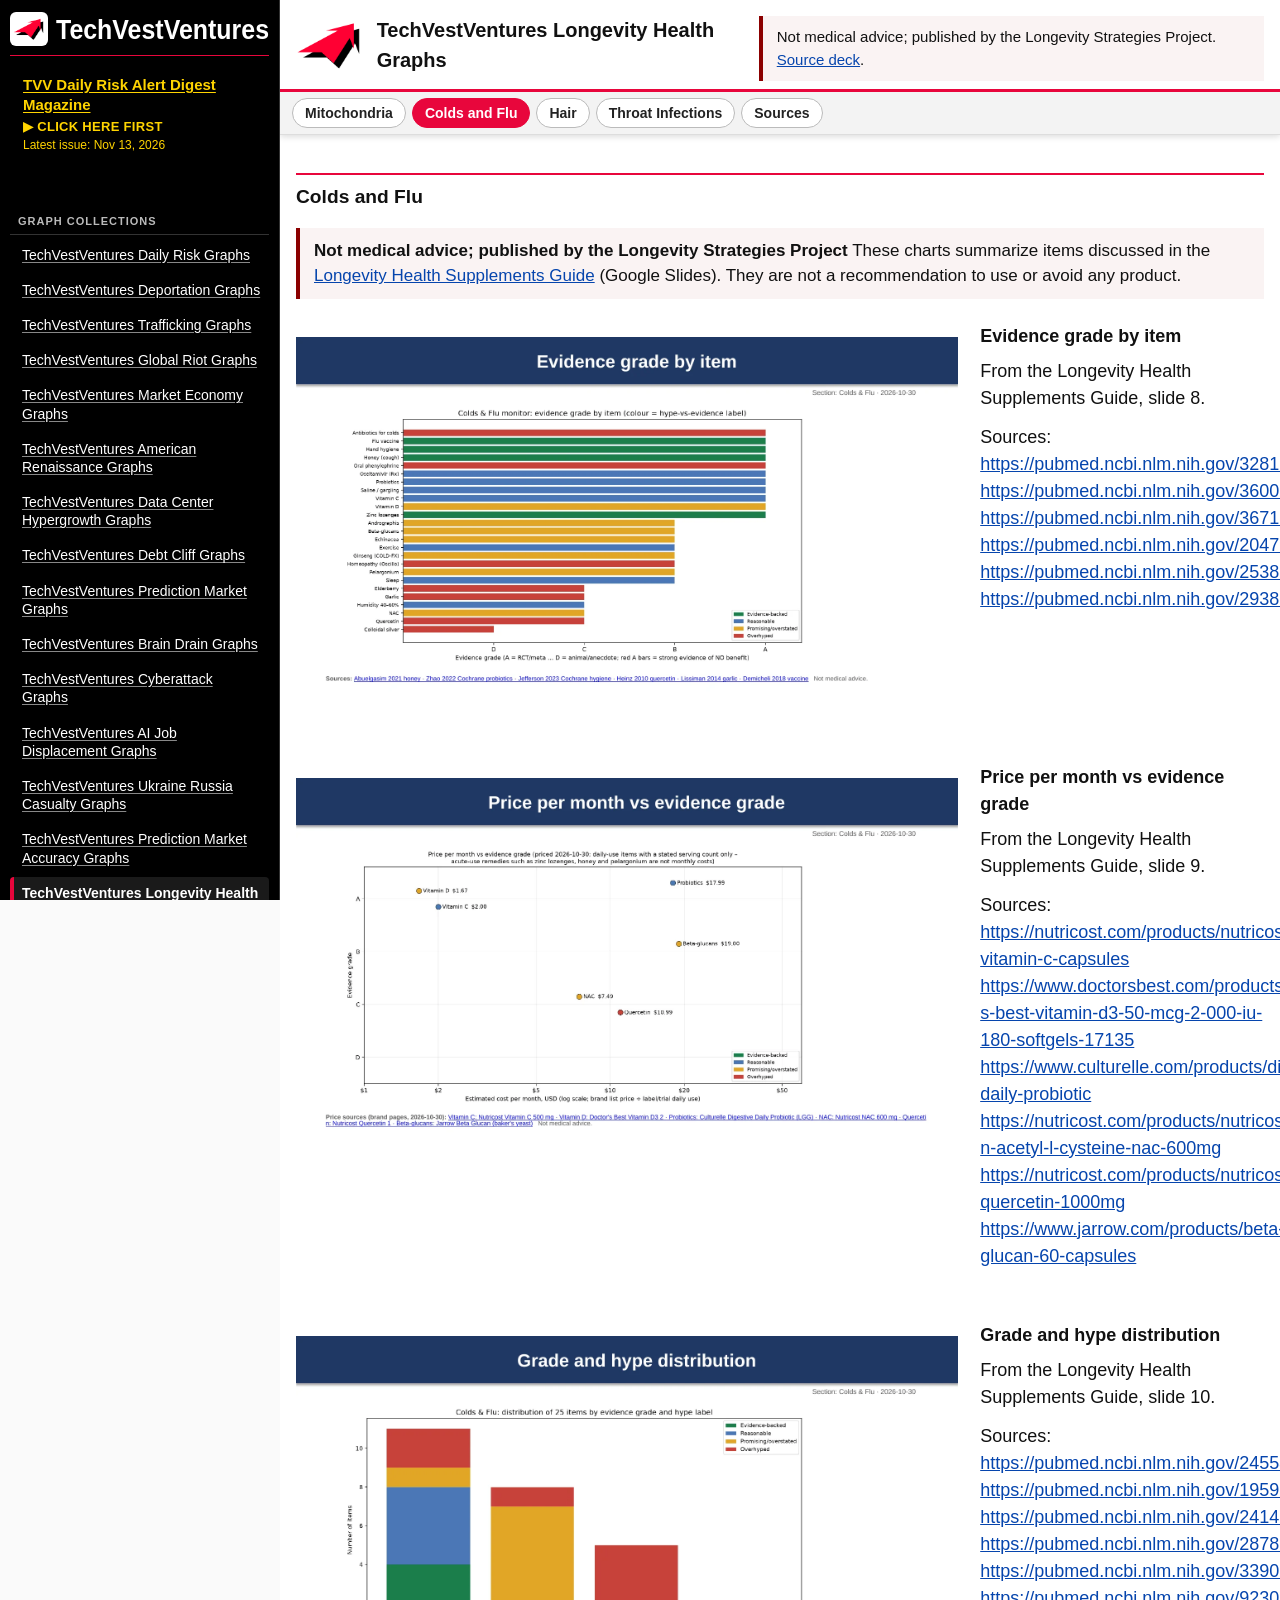
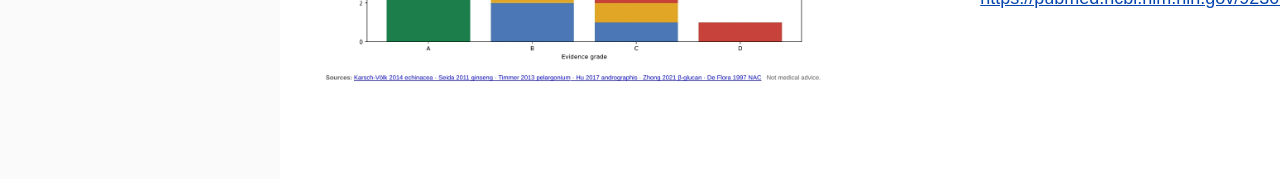
==== issues/colds-flu.html @ 50a78c83 "Longevity Health Graphs: Mitochondria, Colds and Flu, Hair, Throat Infections (12 charts, Nov 13 202" ====
<!doctype html><html lang="en"><head><meta charset="utf-8"><meta name="viewport" content="width=device-width,initial-scale=1"><title>TechVestVentures Longevity Health Graphs — colds-flu</title><link rel="stylesheet" href="../assets/style.css"><script>if(!/[?&]raw/.test(location.search))location.replace("../index.html#colds-flu")</script></head><body><main id="issue"><h2 class="desk">Colds and Flu</h2><div class="notice"><strong>Not medical advice; published by the Longevity Strategies Project</strong> These charts summarize items discussed in the <a href="https://docs.google.com/presentation/d/1luWb64cNdOh-oY6yIQwZWTZ6tVYXsN3X/edit">Longevity Health Supplements Guide</a> (Google Slides). They are not a recommendation to use or avoid any product.</div><figure class="g" id="04-colds-and-flu-evidence-grade-by-item"><img src="img/04-colds-and-flu-evidence-grade-by-item.webp" alt="Colds and Flu: Evidence grade by item" loading="lazy"><figcaption><span class="t">Evidence grade by item</span><p>From the Longevity Health Supplements Guide, slide 8.</p><p>Sources: <a href="https://pubmed.ncbi.nlm.nih.gov/32817011/">https://pubmed.ncbi.nlm.nih.gov/32817011/</a> <a href="https://pubmed.ncbi.nlm.nih.gov/36001877/">https://pubmed.ncbi.nlm.nih.gov/36001877/</a> <a href="https://pubmed.ncbi.nlm.nih.gov/36715243/">https://pubmed.ncbi.nlm.nih.gov/36715243/</a> <a href="https://pubmed.ncbi.nlm.nih.gov/20478383/">https://pubmed.ncbi.nlm.nih.gov/20478383/</a> <a href="https://pubmed.ncbi.nlm.nih.gov/25386977/">https://pubmed.ncbi.nlm.nih.gov/25386977/</a> <a href="https://pubmed.ncbi.nlm.nih.gov/29388196/">https://pubmed.ncbi.nlm.nih.gov/29388196/</a></p></figcaption></figure>
<figure class="g" id="05-colds-and-flu-price-per-month-vs-evidence-grade"><img src="img/05-colds-and-flu-price-per-month-vs-evidence-grade.webp" alt="Colds and Flu: Price per month vs evidence grade" loading="lazy"><figcaption><span class="t">Price per month vs evidence grade</span><p>From the Longevity Health Supplements Guide, slide 9.</p><p>Sources: <a href="https://nutricost.com/products/nutricost-vitamin-c-capsules">https://nutricost.com/products/nutricost-vitamin-c-capsules</a> <a href="https://www.doctorsbest.com/products/doctor-s-best-vitamin-d3-50-mcg-2-000-iu-180-softgels-17135">https://www.doctorsbest.com/products/doctor-s-best-vitamin-d3-50-mcg-2-000-iu-180-softgels-17135</a> <a href="https://www.culturelle.com/products/digestive-daily-probiotic">https://www.culturelle.com/products/digestive-daily-probiotic</a> <a href="https://nutricost.com/products/nutricost-n-acetyl-l-cysteine-nac-600mg">https://nutricost.com/products/nutricost-n-acetyl-l-cysteine-nac-600mg</a> <a href="https://nutricost.com/products/nutricost-quercetin-1000mg">https://nutricost.com/products/nutricost-quercetin-1000mg</a> <a href="https://www.jarrow.com/products/beta-glucan-60-capsules">https://www.jarrow.com/products/beta-glucan-60-capsules</a></p></figcaption></figure>
<figure class="g" id="06-colds-and-flu-grade-and-hype-distribution"><img src="img/06-colds-and-flu-grade-and-hype-distribution.webp" alt="Colds and Flu: Grade and hype distribution" loading="lazy"><figcaption><span class="t">Grade and hype distribution</span><p>From the Longevity Health Supplements Guide, slide 10.</p><p>Sources: <a href="https://pubmed.ncbi.nlm.nih.gov/24554461/">https://pubmed.ncbi.nlm.nih.gov/24554461/</a> <a href="https://pubmed.ncbi.nlm.nih.gov/19592479/">https://pubmed.ncbi.nlm.nih.gov/19592479/</a> <a href="https://pubmed.ncbi.nlm.nih.gov/24146345/">https://pubmed.ncbi.nlm.nih.gov/24146345/</a> <a href="https://pubmed.ncbi.nlm.nih.gov/28783743/">https://pubmed.ncbi.nlm.nih.gov/28783743/</a> <a href="https://pubmed.ncbi.nlm.nih.gov/33900466/">https://pubmed.ncbi.nlm.nih.gov/33900466/</a> <a href="https://pubmed.ncbi.nlm.nih.gov/9230243/">https://pubmed.ncbi.nlm.nih.gov/9230243/</a></p></figcaption></figure></main></body></html>
---- assets/style.css ----
body{margin:0;font:16px/1.5 Arial,Helvetica,sans-serif;color:#111;background:#fafafa}
#top{position:sticky;top:0;z-index:9;background:#fff;box-shadow:0 2px 6px #0002}
header{border-bottom:3px solid #e8063c;display:flex;align-items:center;gap:14px;padding:8px 16px}
header img{height:56px}header h1{font-size:1.25rem;margin:0}
#tabs{display:flex;gap:6px;overflow-x:auto;white-space:nowrap;padding:6px 12px;background:#f3f3f3;border-bottom:1px solid #ddd;-webkit-overflow-scrolling:touch}
#tabs button{flex:0 0 auto;font:600 14px Arial,sans-serif;padding:6px 12px;border:1px solid #bbb;border-radius:16px;background:#fff;color:#222;cursor:pointer}
#tabs button[aria-selected=true]{background:#e8063c;border-color:#e8063c;color:#fff}
main{max-width:1040px;margin:0 auto;padding:16px;background:#fff}
main img{width:100%;max-width:1000px;height:auto;display:block;margin:14px auto}
a{color:#0645ad;text-decoration:underline}h2{border-top:2px solid #e8063c;padding-top:8px;margin-top:22px;font-size:1.2rem;font-weight:700;scroll-margin-top:130px}
h2.priority-summary{border-top:2px solid #C9A227;text-align:center;font-size:1.25rem;margin-top:28px}
table.priority-summary{width:100%;border-collapse:collapse;margin:8px 0 20px;font-size:10.5pt}
table.priority-summary th,table.priority-summary td{vertical-align:top;padding:2px 10px 2px 0;text-align:left;font-weight:400}
table.priority-summary thead th{font-weight:700}
table.priority-summary tbody th{font-weight:700;color:#B91C1C;white-space:nowrap;width:1.2in}
main table{width:100%;border-collapse:collapse}main td{display:block;width:100%;padding:0}main td:empty{display:none}
ul.items{margin-left:24px;padding-left:1.1em}
.action-box{border:3px solid #e8063c;padding:10px 14px;margin:20px 0}a.risk-center{font-weight:700;color:#C00000}.rc-header{font-size:.9rem;color:#1a1a1a;border-bottom:2px solid #C9A227;padding-bottom:6px;margin:0 0 12px}ul.items li{margin:6px 0}
@media(max-width:600px){header img{height:40px}header h1{font-size:1rem}}
figure.g{margin:0 0 28px;padding:0}figure.g figcaption{font-size:15px;margin:4px 6px}figure.g .t{font-weight:700}
figure.g .s{font-size:14px;word-break:break-all}ul.src li{margin:4px 0;word-break:break-all}
figure.g{display:grid;grid-template-columns:minmax(0,7fr) minmax(260px,3fr);gap:22px;align-items:start;margin:0 0 40px}
figure.g img{width:100%;height:auto;max-width:none}
figure.g figcaption{font-size:18px;line-height:1.5;margin:0}figure.g figcaption p{margin:0 0 12px}
figure.g figcaption .t{font-weight:700;display:block;margin-bottom:8px}
.notice{border-left:4px solid #8B0000;background:#faf3f3;padding:10px 14px;margin:0 0 24px;font-size:17px;line-height:1.5}
header .notice{margin:8px 0 0;font-size:15px;max-width:52rem}
@media(max-width:1100px){figure.g{grid-template-columns:1fr}}

#tvvnav{position:fixed;left:0;top:0;bottom:0;width:280px;box-sizing:border-box;padding:12px 10px;background:#000;color:#fff;border-right:1px solid #333;font-family:Arial,Helvetica,sans-serif;overflow-y:auto;z-index:20}
#tvvnav summary{list-style:none;cursor:default;display:flex;align-items:center;gap:8px;border-bottom:1px solid #e8063c;padding-bottom:9px;margin-bottom:10px}
#tvvnav summary::-webkit-details-marker{display:none}
#tvvnav .mark{flex:0 0 auto;width:38px;height:34px;background:#fff;border-radius:6px;display:flex;align-items:center;justify-content:center}
#tvvnav .mark img{width:32px;height:auto;display:block}
#tvvnav .word{flex:1 1 auto;min-width:0;height:32px;display:block}
#tvvnav a,#tvvnav span.soon{display:block;font-size:14px;padding:7px 8px;margin:3px 0;border-radius:4px;line-height:1.3;border-left:4px solid transparent}
#tvvnav a{color:#fff;text-decoration:underline;text-decoration-color:#888;text-underline-offset:2px}
#tvvnav a:hover,#tvvnav a:focus{background:#222;text-decoration-color:#fff}
#tvvnav a.cur{font-weight:700;border-left-color:#e8063c;background:#1a1a1a}
#tvvnav span.soon{color:#888;font-style:italic}
#tvvnav a.mag{background:#ffd400;color:#000;font-weight:700;font-size:15px;text-decoration:none;border-left:4px solid #ffd400;padding:9px 9px 8px;margin-bottom:10px}
#tvvnav a.mag:hover,#tvvnav a.mag:focus{background:#ffe766}
#tvvnav a.mag.cur{border-left-color:#e8063c}
#tvvnav a.mag .t{text-decoration:underline;text-underline-offset:2px}
#tvvnav a.mag .cta{display:block;margin-top:5px;font-size:13px;font-weight:700;text-transform:uppercase;letter-spacing:.3px}
#tvvnav a.mag .sub{display:block;font-size:12px;font-weight:400;margin-top:2px}
#tvvnav a.mag:not(.cur){background:transparent;color:#ffd400;border-left:4px solid transparent}
#tvvnav a.mag:not(.cur):hover,#tvvnav a.mag:not(.cur):focus{background:#1a1a1a}
#tvvnav .sp2{height:2.6em}#tvvnav .sp5{height:6.5em}
#tvvnav .grp{font-size:11px;font-weight:700;letter-spacing:1px;text-transform:uppercase;color:#bbb;padding:0 8px 4px;margin:0 0 4px;border-bottom:1px solid #333}
#tvvnav .grp.gold{color:#ffd400;border-bottom-color:#5a4b00}
#tvvnav a.ess{color:#ffd400;font-weight:700;text-decoration-color:#8a7300}
#tvvnav a.ess:hover,#tvvnav a.ess:focus{background:#1a1a1a;text-decoration-color:#ffd400}
#tvvnav a.ess.cur{background:#ffd400;color:#000;border-left-color:#e8063c;text-decoration:none}
body{padding-left:280px}
@media(max-width:900px){body{padding-left:0}#tvvnav{position:static;width:auto;border-right:0;border-bottom:2px solid #e8063c;padding:8px 12px}
#tvvnav summary{cursor:pointer;margin:0;border:0;padding:2px 0}#tvvnav .word{max-width:250px}
#tvvnav summary::after{content:"\2630";color:#fff;font-size:22px;margin-left:auto;padding-left:8px}}
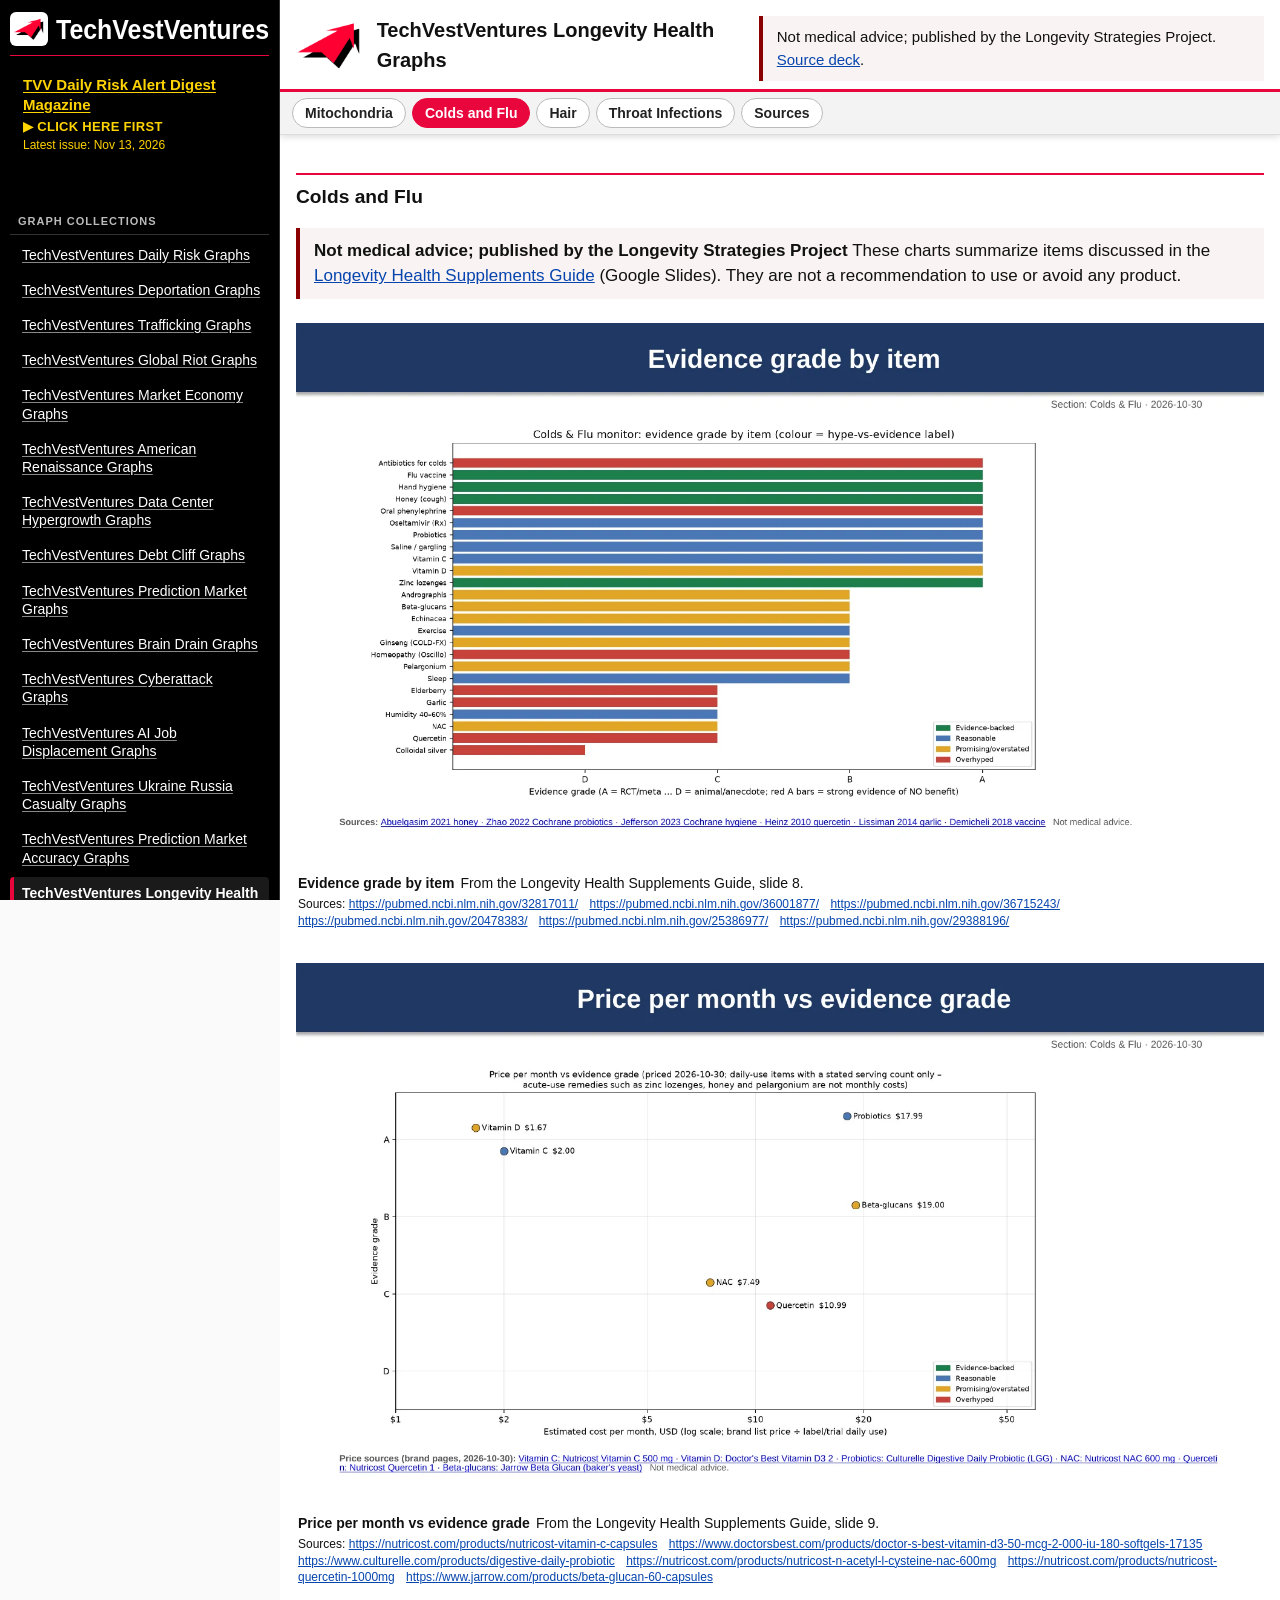
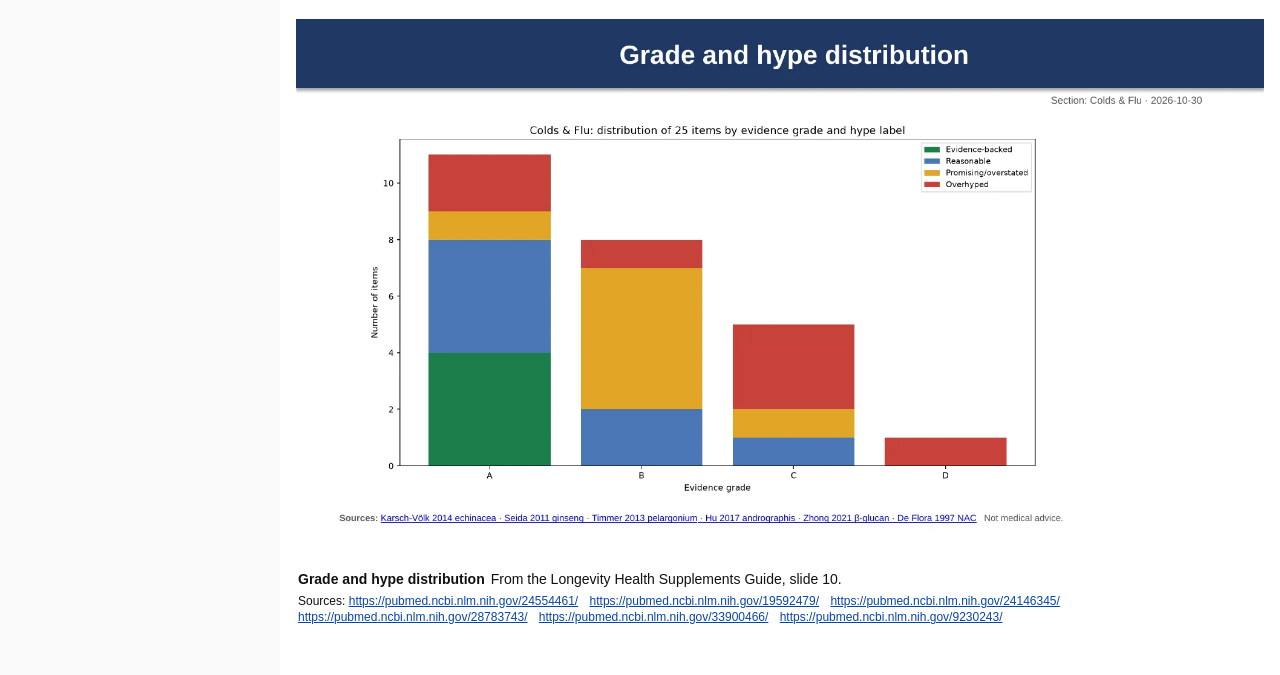
==== commit 536d4846: "Graphs: full-width, sources below in small text, click-to-enlarge lightbox" ====
--- a/issues/colds-flu.html
+++ b/issues/colds-flu.html
@@ -1,3 +1,3 @@
-<!doctype html><html lang="en"><head><meta charset="utf-8"><meta name="viewport" content="width=device-width,initial-scale=1"><title>TechVestVentures Longevity Health Graphs — colds-flu</title><link rel="stylesheet" href="../assets/style.css"><script>if(!/[?&]raw/.test(location.search))location.replace("../index.html#colds-flu")</script></head><body><main id="issue"><h2 class="desk">Colds and Flu</h2><div class="notice"><strong>Not medical advice; published by the Longevity Strategies Project</strong> These charts summarize items discussed in the <a href="https://docs.google.com/presentation/d/1luWb64cNdOh-oY6yIQwZWTZ6tVYXsN3X/edit">Longevity Health Supplements Guide</a> (Google Slides). They are not a recommendation to use or avoid any product.</div><figure class="g" id="04-colds-and-flu-evidence-grade-by-item"><img src="img/04-colds-and-flu-evidence-grade-by-item.webp" alt="Colds and Flu: Evidence grade by item" loading="lazy"><figcaption><span class="t">Evidence grade by item</span><p>From the Longevity Health Supplements Guide, slide 8.</p><p>Sources: <a href="https://pubmed.ncbi.nlm.nih.gov/32817011/">https://pubmed.ncbi.nlm.nih.gov/32817011/</a> <a href="https://pubmed.ncbi.nlm.nih.gov/36001877/">https://pubmed.ncbi.nlm.nih.gov/36001877/</a> <a href="https://pubmed.ncbi.nlm.nih.gov/36715243/">https://pubmed.ncbi.nlm.nih.gov/36715243/</a> <a href="https://pubmed.ncbi.nlm.nih.gov/20478383/">https://pubmed.ncbi.nlm.nih.gov/20478383/</a> <a href="https://pubmed.ncbi.nlm.nih.gov/25386977/">https://pubmed.ncbi.nlm.nih.gov/25386977/</a> <a href="https://pubmed.ncbi.nlm.nih.gov/29388196/">https://pubmed.ncbi.nlm.nih.gov/29388196/</a></p></figcaption></figure>
-<figure class="g" id="05-colds-and-flu-price-per-month-vs-evidence-grade"><img src="img/05-colds-and-flu-price-per-month-vs-evidence-grade.webp" alt="Colds and Flu: Price per month vs evidence grade" loading="lazy"><figcaption><span class="t">Price per month vs evidence grade</span><p>From the Longevity Health Supplements Guide, slide 9.</p><p>Sources: <a href="https://nutricost.com/products/nutricost-vitamin-c-capsules">https://nutricost.com/products/nutricost-vitamin-c-capsules</a> <a href="https://www.doctorsbest.com/products/doctor-s-best-vitamin-d3-50-mcg-2-000-iu-180-softgels-17135">https://www.doctorsbest.com/products/doctor-s-best-vitamin-d3-50-mcg-2-000-iu-180-softgels-17135</a> <a href="https://www.culturelle.com/products/digestive-daily-probiotic">https://www.culturelle.com/products/digestive-daily-probiotic</a> <a href="https://nutricost.com/products/nutricost-n-acetyl-l-cysteine-nac-600mg">https://nutricost.com/products/nutricost-n-acetyl-l-cysteine-nac-600mg</a> <a href="https://nutricost.com/products/nutricost-quercetin-1000mg">https://nutricost.com/products/nutricost-quercetin-1000mg</a> <a href="https://www.jarrow.com/products/beta-glucan-60-capsules">https://www.jarrow.com/products/beta-glucan-60-capsules</a></p></figcaption></figure>
-<figure class="g" id="06-colds-and-flu-grade-and-hype-distribution"><img src="img/06-colds-and-flu-grade-and-hype-distribution.webp" alt="Colds and Flu: Grade and hype distribution" loading="lazy"><figcaption><span class="t">Grade and hype distribution</span><p>From the Longevity Health Supplements Guide, slide 10.</p><p>Sources: <a href="https://pubmed.ncbi.nlm.nih.gov/24554461/">https://pubmed.ncbi.nlm.nih.gov/24554461/</a> <a href="https://pubmed.ncbi.nlm.nih.gov/19592479/">https://pubmed.ncbi.nlm.nih.gov/19592479/</a> <a href="https://pubmed.ncbi.nlm.nih.gov/24146345/">https://pubmed.ncbi.nlm.nih.gov/24146345/</a> <a href="https://pubmed.ncbi.nlm.nih.gov/28783743/">https://pubmed.ncbi.nlm.nih.gov/28783743/</a> <a href="https://pubmed.ncbi.nlm.nih.gov/33900466/">https://pubmed.ncbi.nlm.nih.gov/33900466/</a> <a href="https://pubmed.ncbi.nlm.nih.gov/9230243/">https://pubmed.ncbi.nlm.nih.gov/9230243/</a></p></figcaption></figure></main></body></html>+<!doctype html><html lang="en"><head><meta charset="utf-8"><meta name="viewport" content="width=device-width,initial-scale=1"><title>TechVestVentures Longevity Health Graphs — colds-flu</title><link rel="icon" href="../assets/favicon.svg" type="image/svg+xml"><link rel="icon" href="../assets/favicon-32.png" sizes="32x32" type="image/png"><link rel="apple-touch-icon" href="../assets/apple-touch-icon.png"><link rel="stylesheet" href="../assets/style.css"><script>if(!/[?&]raw/.test(location.search))location.replace("../index.html#colds-flu")</script></head><body><main id="issue"><h2 class="desk">Colds and Flu</h2><div class="notice"><strong>Not medical advice; published by the Longevity Strategies Project</strong> These charts summarize items discussed in the <a href="https://docs.google.com/presentation/d/1luWb64cNdOh-oY6yIQwZWTZ6tVYXsN3X/edit">Longevity Health Supplements Guide</a> (Google Slides). They are not a recommendation to use or avoid any product.</div><figure class="g" id="04-colds-and-flu-evidence-grade-by-item"><a class="zoom" href="img/04-colds-and-flu-evidence-grade-by-item.webp" data-alt="Colds and Flu: Evidence grade by item" title="Click to enlarge"><img src="img/04-colds-and-flu-evidence-grade-by-item.webp" alt="Colds and Flu: Evidence grade by item" loading="lazy" width="1600" height="901"></a><figcaption><span class="t">Evidence grade by item</span><span class="slide">From the Longevity Health Supplements Guide, slide 8.</span><span class="srcs">Sources: <a href="https://pubmed.ncbi.nlm.nih.gov/32817011/">https://pubmed.ncbi.nlm.nih.gov/32817011/</a> <a href="https://pubmed.ncbi.nlm.nih.gov/36001877/">https://pubmed.ncbi.nlm.nih.gov/36001877/</a> <a href="https://pubmed.ncbi.nlm.nih.gov/36715243/">https://pubmed.ncbi.nlm.nih.gov/36715243/</a> <a href="https://pubmed.ncbi.nlm.nih.gov/20478383/">https://pubmed.ncbi.nlm.nih.gov/20478383/</a> <a href="https://pubmed.ncbi.nlm.nih.gov/25386977/">https://pubmed.ncbi.nlm.nih.gov/25386977/</a> <a href="https://pubmed.ncbi.nlm.nih.gov/29388196/">https://pubmed.ncbi.nlm.nih.gov/29388196/</a></span></figcaption></figure>
+<figure class="g" id="05-colds-and-flu-price-per-month-vs-evidence-grade"><a class="zoom" href="img/05-colds-and-flu-price-per-month-vs-evidence-grade.webp" data-alt="Colds and Flu: Price per month vs evidence grade" title="Click to enlarge"><img src="img/05-colds-and-flu-price-per-month-vs-evidence-grade.webp" alt="Colds and Flu: Price per month vs evidence grade" loading="lazy" width="1600" height="901"></a><figcaption><span class="t">Price per month vs evidence grade</span><span class="slide">From the Longevity Health Supplements Guide, slide 9.</span><span class="srcs">Sources: <a href="https://nutricost.com/products/nutricost-vitamin-c-capsules">https://nutricost.com/products/nutricost-vitamin-c-capsules</a> <a href="https://www.doctorsbest.com/products/doctor-s-best-vitamin-d3-50-mcg-2-000-iu-180-softgels-17135">https://www.doctorsbest.com/products/doctor-s-best-vitamin-d3-50-mcg-2-000-iu-180-softgels-17135</a> <a href="https://www.culturelle.com/products/digestive-daily-probiotic">https://www.culturelle.com/products/digestive-daily-probiotic</a> <a href="https://nutricost.com/products/nutricost-n-acetyl-l-cysteine-nac-600mg">https://nutricost.com/products/nutricost-n-acetyl-l-cysteine-nac-600mg</a> <a href="https://nutricost.com/products/nutricost-quercetin-1000mg">https://nutricost.com/products/nutricost-quercetin-1000mg</a> <a href="https://www.jarrow.com/products/beta-glucan-60-capsules">https://www.jarrow.com/products/beta-glucan-60-capsules</a></span></figcaption></figure>
+<figure class="g" id="06-colds-and-flu-grade-and-hype-distribution"><a class="zoom" href="img/06-colds-and-flu-grade-and-hype-distribution.webp" data-alt="Colds and Flu: Grade and hype distribution" title="Click to enlarge"><img src="img/06-colds-and-flu-grade-and-hype-distribution.webp" alt="Colds and Flu: Grade and hype distribution" loading="lazy" width="1600" height="901"></a><figcaption><span class="t">Grade and hype distribution</span><span class="slide">From the Longevity Health Supplements Guide, slide 10.</span><span class="srcs">Sources: <a href="https://pubmed.ncbi.nlm.nih.gov/24554461/">https://pubmed.ncbi.nlm.nih.gov/24554461/</a> <a href="https://pubmed.ncbi.nlm.nih.gov/19592479/">https://pubmed.ncbi.nlm.nih.gov/19592479/</a> <a href="https://pubmed.ncbi.nlm.nih.gov/24146345/">https://pubmed.ncbi.nlm.nih.gov/24146345/</a> <a href="https://pubmed.ncbi.nlm.nih.gov/28783743/">https://pubmed.ncbi.nlm.nih.gov/28783743/</a> <a href="https://pubmed.ncbi.nlm.nih.gov/33900466/">https://pubmed.ncbi.nlm.nih.gov/33900466/</a> <a href="https://pubmed.ncbi.nlm.nih.gov/9230243/">https://pubmed.ncbi.nlm.nih.gov/9230243/</a></span></figcaption></figure></main></body></html>
--- a/assets/style.css
+++ b/assets/style.css
@@ -8,24 +8,32 @@
 main{max-width:1040px;margin:0 auto;padding:16px;background:#fff}
 main img{width:100%;max-width:1000px;height:auto;display:block;margin:14px auto}
 a{color:#0645ad;text-decoration:underline}h2{border-top:2px solid #e8063c;padding-top:8px;margin-top:22px;font-size:1.2rem;font-weight:700;scroll-margin-top:130px}
-h2.priority-summary{border-top:2px solid #C9A227;text-align:center;font-size:1.25rem;margin-top:28px}
-table.priority-summary{width:100%;border-collapse:collapse;margin:8px 0 20px;font-size:10.5pt}
+h2.priority-summary{border-top:2px solid #C9A227;text-align:left;font-size:1.25rem;margin:28px 0 0;color:#EE0000}
+table.priority-summary{width:100%;border-collapse:collapse;margin:2px 0 20px;font-size:10.5pt}
 table.priority-summary th,table.priority-summary td{vertical-align:top;padding:2px 10px 2px 0;text-align:left;font-weight:400}
-table.priority-summary thead th{font-weight:700}
-table.priority-summary tbody th{font-weight:700;color:#B91C1C;white-space:nowrap;width:1.2in}
+table.priority-summary thead th{font-weight:700;color:#111}
+table.priority-summary tbody th{font-weight:700;color:#B91C1C;white-space:nowrap;width:1.35in}
 main table{width:100%;border-collapse:collapse}main td{display:block;width:100%;padding:0}main td:empty{display:none}
 ul.items{margin-left:24px;padding-left:1.1em}
 .action-box{border:3px solid #e8063c;padding:10px 14px;margin:20px 0}a.risk-center{font-weight:700;color:#C00000}.rc-header{font-size:.9rem;color:#1a1a1a;border-bottom:2px solid #C9A227;padding-bottom:6px;margin:0 0 12px}ul.items li{margin:6px 0}
 @media(max-width:600px){header img{height:40px}header h1{font-size:1rem}}
 figure.g{margin:0 0 28px;padding:0}figure.g figcaption{font-size:15px;margin:4px 6px}figure.g .t{font-weight:700}
 figure.g .s{font-size:14px;word-break:break-all}ul.src li{margin:4px 0;word-break:break-all}
-figure.g{display:grid;grid-template-columns:minmax(0,7fr) minmax(260px,3fr);gap:22px;align-items:start;margin:0 0 40px}
-figure.g img{width:100%;height:auto;max-width:none}
-figure.g figcaption{font-size:18px;line-height:1.5;margin:0}figure.g figcaption p{margin:0 0 12px}
-figure.g figcaption .t{font-weight:700;display:block;margin-bottom:8px}
+/* 2026-11-15 (Michael): graphs full width, no side-by-side thumbnails; sources small, directly below; click = lightbox */
+main{max-width:1500px}
+figure.g{display:block;margin:0 0 34px;padding:0}
+figure.g a.zoom{display:block;cursor:zoom-in}
+figure.g img{display:block;width:100%;max-width:none;height:auto;margin:0}
+figure.g figcaption{font-size:14px;line-height:1.4;margin:6px 2px 0}figure.g figcaption p{margin:0}
+figure.g figcaption .t{font-weight:700;display:inline;margin-right:6px}
+figure.g figcaption .slide{display:inline}
+figure.g figcaption .srcs{display:block;font-size:12px;line-height:1.35;margin-top:3px;overflow-wrap:anywhere}
+figure.g figcaption .srcs a{margin-right:8px}
 .notice{border-left:4px solid #8B0000;background:#faf3f3;padding:10px 14px;margin:0 0 24px;font-size:17px;line-height:1.5}
 header .notice{margin:8px 0 0;font-size:15px;max-width:52rem}
-@media(max-width:1100px){figure.g{grid-template-columns:1fr}}
+#lb{position:fixed;inset:0;z-index:100;background:rgba(0,0,0,.92);display:none;align-items:center;justify-content:center;padding:12px;cursor:zoom-out}
+#lb.on{display:flex}#lb img{max-width:100%;max-height:100%;object-fit:contain;background:#fff}
+#lb .hint{position:absolute;top:8px;right:14px;color:#fff;font:13px Arial,sans-serif}
 
 #tvvnav{position:fixed;left:0;top:0;bottom:0;width:280px;box-sizing:border-box;padding:12px 10px;background:#000;color:#fff;border-right:1px solid #333;font-family:Arial,Helvetica,sans-serif;overflow-y:auto;z-index:20}
 #tvvnav summary{list-style:none;cursor:default;display:flex;align-items:center;gap:8px;border-bottom:1px solid #e8063c;padding-bottom:9px;margin-bottom:10px}
@@ -52,6 +60,14 @@
 #tvvnav a.ess{color:#ffd400;font-weight:700;text-decoration-color:#8a7300}
 #tvvnav a.ess:hover,#tvvnav a.ess:focus{background:#1a1a1a;text-decoration-color:#ffd400}
 #tvvnav a.ess.cur{background:#ffd400;color:#000;border-left-color:#e8063c;text-decoration:none}
+#tvvnav .grp.teal{color:#2ee6c0;border-bottom-color:#0f5c4d}
+#tvvnav a.lwd{display:block;border:1px solid #2ee6c0;border-left:4px solid #2ee6c0;background:#04201a;color:#2ee6c0;font-weight:700;font-size:15px;text-decoration:none;padding:9px 9px 8px;margin:3px 0}
+#tvvnav a.lwd:hover,#tvvnav a.lwd:focus{background:#0a3a30}
+#tvvnav a.lwd .t{text-decoration:underline;text-underline-offset:2px}
+#tvvnav a.lwd .cta{display:block;margin-top:5px;font-size:13px;text-transform:uppercase;letter-spacing:.3px}
+#tvvnav a.lwd .sub{display:block;font-size:12px;font-weight:400;margin-top:2px;color:#9ff0de}
+#tvvnav a.lwd.cur{background:#2ee6c0;color:#000;border-left-color:#e8063c}
+#tvvnav a.lwd.cur .sub{color:#000}
 body{padding-left:280px}
 @media(max-width:900px){body{padding-left:0}#tvvnav{position:static;width:auto;border-right:0;border-bottom:2px solid #e8063c;padding:8px 12px}
 #tvvnav summary{cursor:pointer;margin:0;border:0;padding:2px 0}#tvvnav .word{max-width:250px}
